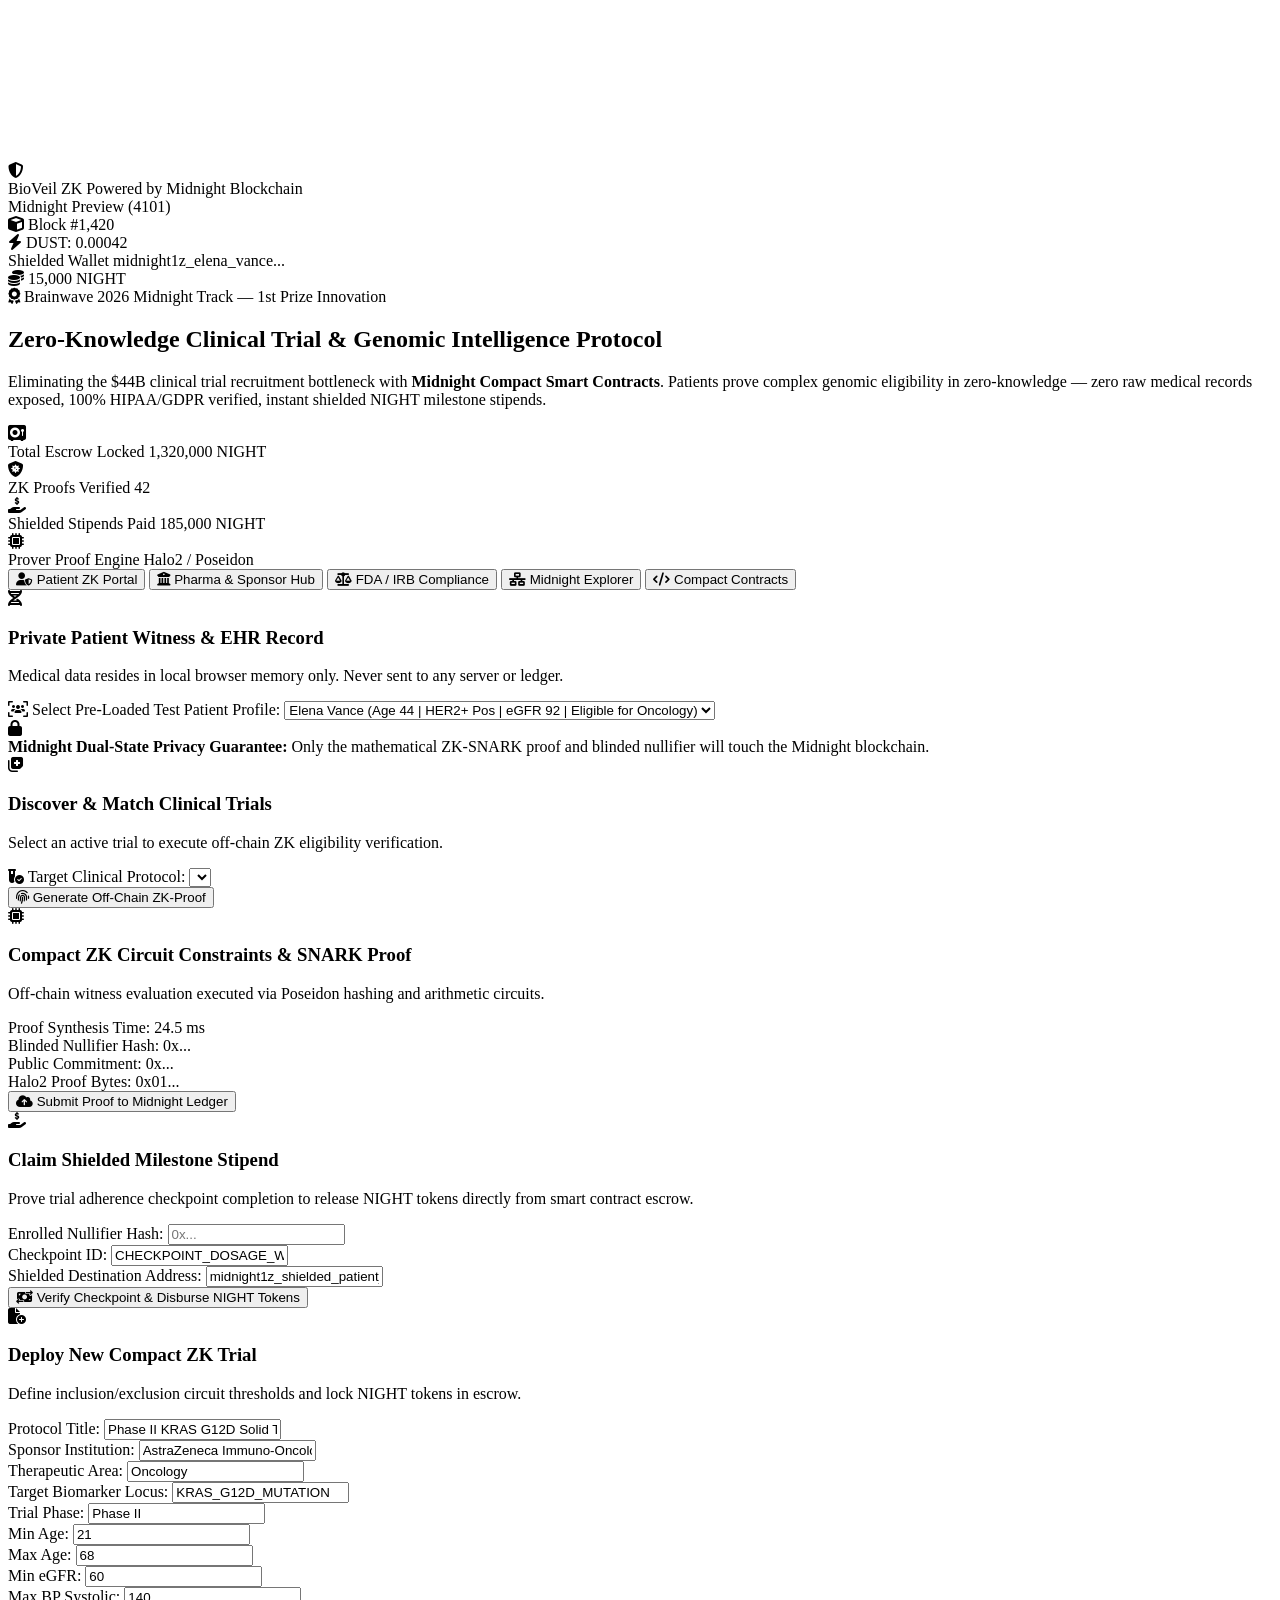
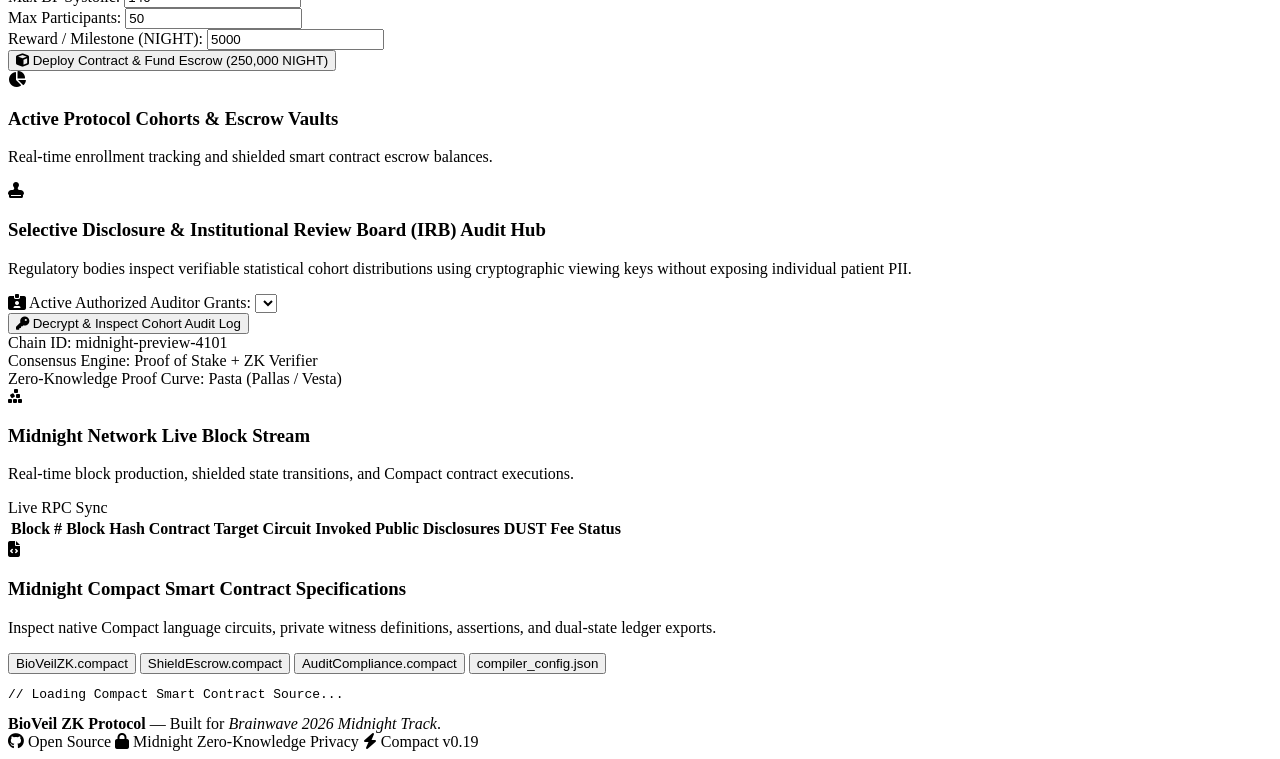
==== 12_midnight_bioveil_zk/frontend/index.html @ 6d8dd058 "docs: Revert repository links to proof_of_possible" ====
<!DOCTYPE html>
<html lang="en">
<head>
  <meta charset="UTF-8">
  <meta name="viewport" content="width=device-width, initial-scale=1.0">
  <title>BioVeil ZK — Midnight Network Zero-Knowledge Clinical Trial Protocol</title>
  
  <!-- Google Fonts & Font Awesome Icons -->
  <link rel="preconnect" href="https://fonts.googleapis.com">
  <link rel="preconnect" href="https://fonts.gstatic.com" crossorigin>
  <link href="https://fonts.googleapis.com/css2?family=Inter:wght@300;400;500;600;700;800&family=JetBrains+Mono:wght@400;500;600;700&display=swap" rel="stylesheet">
  <link rel="stylesheet" href="https://cdnjs.cloudflare.com/ajax/libs/font-awesome/6.5.1/css/all.min.css">
  
  <!-- Stylesheets -->
  <link rel="stylesheet" href="/static/css/style.css">
</head>
<body class="dark-theme">

  <!-- Background Particle Grid Canvas -->
  <canvas id="bg-canvas"></canvas>

  <!-- Top Global Header -->
  <header class="top-nav">
    <div class="nav-container">
      <div class="brand-logo">
        <div class="logo-orb">
          <i class="fa-solid fa-shield-halved"></i>
        </div>
        <div class="brand-text">
          <span class="brand-title">BioVeil <span class="zk-badge">ZK</span></span>
          <span class="brand-sub">Powered by Midnight Blockchain</span>
        </div>
      </div>

      <div class="nav-metrics">
        <div class="metric-pill network-pill">
          <span class="status-dot pulsing"></span>
          <span id="nav-network-name">Midnight Preview (4101)</span>
        </div>
        <div class="metric-pill block-pill">
          <i class="fa-solid fa-cube"></i>
          <span id="nav-block-height">Block #1,420</span>
        </div>
        <div class="metric-pill dust-pill">
          <i class="fa-solid fa-bolt"></i>
          <span id="nav-dust-rate">DUST: 0.00042</span>
        </div>
      </div>

      <div class="nav-wallet">
        <div class="wallet-info">
          <span class="wallet-tag">Shielded Wallet</span>
          <span class="wallet-addr" id="active-wallet-address">midnight1z_elena_vance...</span>
        </div>
        <div class="wallet-balance-box">
          <i class="fa-solid fa-coins"></i>
          <span id="active-wallet-balance">15,000 NIGHT</span>
        </div>
      </div>
    </div>
  </header>

  <!-- Main Hero Section -->
  <section class="hero-banner">
    <div class="hero-content">
      <div class="hero-badge">
        <i class="fa-solid fa-award"></i> Brainwave 2026 Midnight Track — 1st Prize Innovation
      </div>
      <h1 class="hero-headline">
        Zero-Knowledge Clinical Trial & Genomic Intelligence Protocol
      </h1>
      <p class="hero-subtext">
        Eliminating the $44B clinical trial recruitment bottleneck with 
        <strong>Midnight Compact Smart Contracts</strong>. Patients prove complex genomic eligibility in zero-knowledge — zero raw medical records exposed, 100% HIPAA/GDPR verified, instant shielded NIGHT milestone stipends.
      </p>

      <!-- Protocol Key Stats Counter -->
      <div class="stats-grid">
        <div class="stat-card">
          <div class="stat-icon purple"><i class="fa-solid fa-vault"></i></div>
          <div class="stat-info">
            <span class="stat-label">Total Escrow Locked</span>
            <span class="stat-val" id="stat-total-escrow">1,320,000 NIGHT</span>
          </div>
        </div>
        <div class="stat-card">
          <div class="stat-icon emerald"><i class="fa-solid fa-shield-virus"></i></div>
          <div class="stat-info">
            <span class="stat-label">ZK Proofs Verified</span>
            <span class="stat-val" id="stat-total-proofs">42</span>
          </div>
        </div>
        <div class="stat-card">
          <div class="stat-icon cyan"><i class="fa-solid fa-hand-holding-dollar"></i></div>
          <div class="stat-info">
            <span class="stat-label">Shielded Stipends Paid</span>
            <span class="stat-val" id="stat-total-disbursed">185,000 NIGHT</span>
          </div>
        </div>
        <div class="stat-card">
          <div class="stat-icon amber"><i class="fa-solid fa-microchip"></i></div>
          <div class="stat-info">
            <span class="stat-label">Prover Proof Engine</span>
            <span class="stat-val">Halo2 / Poseidon</span>
          </div>
        </div>
      </div>
    </div>
  </section>

  <!-- Interactive Navigation Tabs -->
  <nav class="tab-navigation">
    <div class="tabs-wrapper">
      <button class="nav-tab active" data-tab="patient-tab">
        <i class="fa-solid fa-user-shield"></i>
        <span>Patient ZK Portal</span>
      </button>
      <button class="nav-tab" data-tab="sponsor-tab">
        <i class="fa-solid fa-building-columns"></i>
        <span>Pharma & Sponsor Hub</span>
      </button>
      <button class="nav-tab" data-tab="auditor-tab">
        <i class="fa-solid fa-scale-balanced"></i>
        <span>FDA / IRB Compliance</span>
      </button>
      <button class="nav-tab" data-tab="explorer-tab">
        <i class="fa-solid fa-network-wired"></i>
        <span>Midnight Explorer</span>
      </button>
      <button class="nav-tab" data-tab="compact-tab">
        <i class="fa-solid fa-code"></i>
        <span>Compact Contracts</span>
      </button>
    </div>
  </nav>

  <!-- Main Application Container -->
  <main class="app-container">

    <!-- ==================================================================== -->
    <!-- TAB 1: PATIENT ZERO-KNOWLEDGE PORTAL -->
    <!-- ==================================================================== -->
    <section id="patient-tab" class="tab-pane active">
      <div class="grid-2-col">
        
        <!-- Left: Patient EHR & Genomic Witness Loader -->
        <div class="card glass-card">
          <div class="card-header">
            <div class="header-icon"><i class="fa-solid fa-dna"></i></div>
            <div>
              <h3>Private Patient Witness & EHR Record</h3>
              <p>Medical data resides in local browser memory only. Never sent to any server or ledger.</p>
            </div>
          </div>

          <div class="patient-preset-selector">
            <label><i class="fa-solid fa-users-viewfinder"></i> Select Pre-Loaded Test Patient Profile:</label>
            <select id="patient-profile-select" class="form-control">
              <option value="elena_vance_eligible_oncology">Elena Vance (Age 44 | HER2+ Pos | eGFR 92 | Eligible for Oncology)</option>
              <option value="marcus_chen_ineligible_age">Marcus Chen (Age 74 | HER2+ Pos | Ineligible: Age > 65)</option>
              <option value="sarah_jenkins_ineligible_renal">Sarah Jenkins (Age 39 | HER2+ Pos | Ineligible: eGFR 42 &lt; 60)</option>
              <option value="david_rossi_eligible_lung">David Rossi (Age 52 | EGFR T790M | Eligible for Lung Cancer Trial)</option>
              <option value="clara_oswald_eligible_alzheimers">Dr. Clara Oswald (Age 58 | APOE-ε4 | Eligible for Alzheimer's)</option>
            </select>
          </div>

          <div class="ehr-details-panel" id="ehr-preview-box">
            <!-- Populated via JavaScript -->
          </div>

          <div class="privacy-guarantee-box">
            <i class="fa-solid fa-lock"></i>
            <div>
              <strong>Midnight Dual-State Privacy Guarantee:</strong>
              <span>Only the mathematical ZK-SNARK proof and blinded nullifier will touch the Midnight blockchain.</span>
            </div>
          </div>
        </div>

        <!-- Right: Active Clinical Trials & ZK Enrollment -->
        <div class="card glass-card">
          <div class="card-header">
            <div class="header-icon purple"><i class="fa-solid fa-notes-medical"></i></div>
            <div>
              <h3>Discover & Match Clinical Trials</h3>
              <p>Select an active trial to execute off-chain ZK eligibility verification.</p>
            </div>
          </div>

          <div class="trial-selection-box">
            <label><i class="fa-solid fa-vial-circle-check"></i> Target Clinical Protocol:</label>
            <select id="target-trial-select" class="form-control">
              <!-- Populated via JavaScript -->
            </select>
          </div>

          <div id="trial-criteria-summary" class="criteria-summary-box">
            <!-- Populated via JavaScript -->
          </div>

          <div class="action-btn-group">
            <button id="btn-generate-zk-proof" class="btn btn-primary btn-lg pulse-glow">
              <i class="fa-solid fa-fingerprint"></i> Generate Off-Chain ZK-Proof
            </button>
          </div>
        </div>
      </div>

      <!-- ZK Proof Execution & Circuit Constraint Visualizer -->
      <div id="zk-proof-results-panel" class="card glass-card mt-4 hidden">
        <div class="card-header">
          <div class="header-icon emerald"><i class="fa-solid fa-microchip"></i></div>
          <div class="header-title-flex">
            <div>
              <h3>Compact ZK Circuit Constraints & SNARK Proof</h3>
              <p>Off-chain witness evaluation executed via Poseidon hashing and arithmetic circuits.</p>
            </div>
            <div id="proof-status-badge" class="badge-status-pill"></div>
          </div>
        </div>

        <div class="constraints-grid" id="circuit-constraints-list">
          <!-- Dynamically populated circuit asserts -->
        </div>

        <div class="proof-meta-box">
          <div class="meta-row">
            <span class="meta-label">Proof Synthesis Time:</span>
            <span class="meta-val highlight" id="proof-synthesis-time">24.5 ms</span>
          </div>
          <div class="meta-row">
            <span class="meta-label">Blinded Nullifier Hash:</span>
            <span class="meta-val code-font" id="proof-nullifier-val">0x...</span>
          </div>
          <div class="meta-row">
            <span class="meta-label">Public Commitment:</span>
            <span class="meta-val code-font" id="proof-commitment-val">0x...</span>
          </div>
          <div class="meta-row">
            <span class="meta-label">Halo2 Proof Bytes:</span>
            <span class="meta-val code-font truncated" id="proof-bytes-val">0x01...</span>
          </div>
        </div>

        <div class="card-footer-actions">
          <button id="btn-submit-to-midnight" class="btn btn-success btn-lg">
            <i class="fa-solid fa-cloud-arrow-up"></i> Submit Proof to Midnight Ledger
          </button>
          <div id="submission-status-feedback" class="submission-feedback"></div>
        </div>
      </div>

      <!-- Shielded Milestone Stipend Claim Box -->
      <div class="card glass-card mt-4">
        <div class="card-header">
          <div class="header-icon cyan"><i class="fa-solid fa-hand-holding-dollar"></i></div>
          <div>
            <h3>Claim Shielded Milestone Stipend</h3>
            <p>Prove trial adherence checkpoint completion to release NIGHT tokens directly from smart contract escrow.</p>
          </div>
        </div>
        <div class="claim-milestone-form">
          <div class="form-row-3">
            <div>
              <label>Enrolled Nullifier Hash:</label>
              <input type="text" id="claim-nullifier-input" class="form-control code-font" placeholder="0x..." />
            </div>
            <div>
              <label>Checkpoint ID:</label>
              <input type="text" id="claim-checkpoint-input" class="form-control" value="CHECKPOINT_DOSAGE_WEEK_4" />
            </div>
            <div>
              <label>Shielded Destination Address:</label>
              <input type="text" id="claim-address-input" class="form-control code-font" value="midnight1z_shielded_patient_elena_vance_88019a" />
            </div>
          </div>
          <div class="mt-3">
            <button id="btn-claim-stipend" class="btn btn-cyan">
              <i class="fa-solid fa-money-bill-transfer"></i> Verify Checkpoint & Disburse NIGHT Tokens
            </button>
            <span id="claim-result-msg" class="claim-result-msg"></span>
          </div>
        </div>
      </div>
    </section>

    <!-- ==================================================================== -->
    <!-- TAB 2: PHARMA & TRIAL SPONSOR HUB -->
    <!-- ==================================================================== -->
    <section id="sponsor-tab" class="tab-pane">
      <div class="grid-2-col">
        
        <!-- Left: Create New Compact ZK Trial -->
        <div class="card glass-card">
          <div class="card-header">
            <div class="header-icon purple"><i class="fa-solid fa-file-circle-plus"></i></div>
            <div>
              <h3>Deploy New Compact ZK Trial</h3>
              <p>Define inclusion/exclusion circuit thresholds and lock NIGHT tokens in escrow.</p>
            </div>
          </div>

          <form id="create-trial-form">
            <div class="form-group">
              <label>Protocol Title:</label>
              <input type="text" id="form-trial-title" class="form-control" required value="Phase II KRAS G12D Solid Tumor Neoantigen Trial" />
            </div>
            
            <div class="form-row-2">
              <div class="form-group">
                <label>Sponsor Institution:</label>
                <input type="text" id="form-sponsor-name" class="form-control" value="AstraZeneca Immuno-Oncology" />
              </div>
              <div class="form-group">
                <label>Therapeutic Area:</label>
                <input type="text" id="form-therapeutic-area" class="form-control" value="Oncology" />
              </div>
            </div>

            <div class="form-row-2">
              <div class="form-group">
                <label>Target Biomarker Locus:</label>
                <input type="text" id="form-biomarker" class="form-control" value="KRAS_G12D_MUTATION" />
              </div>
              <div class="form-group">
                <label>Trial Phase:</label>
                <input type="text" id="form-phase" class="form-control" value="Phase II" />
              </div>
            </div>

            <div class="form-row-4">
              <div class="form-group">
                <label>Min Age:</label>
                <input type="number" id="form-min-age" class="form-control" value="21" />
              </div>
              <div class="form-group">
                <label>Max Age:</label>
                <input type="number" id="form-max-age" class="form-control" value="68" />
              </div>
              <div class="form-group">
                <label>Min eGFR:</label>
                <input type="number" id="form-min-egfr" class="form-control" value="60" />
              </div>
              <div class="form-group">
                <label>Max BP Systolic:</label>
                <input type="number" id="form-max-bp" class="form-control" value="140" />
              </div>
            </div>

            <div class="form-row-2">
              <div class="form-group">
                <label>Max Participants:</label>
                <input type="number" id="form-max-participants" class="form-control" value="50" />
              </div>
              <div class="form-group">
                <label>Reward / Milestone (NIGHT):</label>
                <input type="number" id="form-milestone-reward" class="form-control" value="5000" />
              </div>
            </div>

            <button type="submit" class="btn btn-primary btn-lg mt-2">
              <i class="fa-solid fa-cube"></i> Deploy Contract & Fund Escrow (250,000 NIGHT)
            </button>
            <div id="create-trial-status" class="status-msg"></div>
          </form>
        </div>

        <!-- Right: Active Protocol Cohorts & Escrow Monitor -->
        <div class="card glass-card">
          <div class="card-header">
            <div class="header-icon emerald"><i class="fa-solid fa-chart-pie"></i></div>
            <div>
              <h3>Active Protocol Cohorts & Escrow Vaults</h3>
              <p>Real-time enrollment tracking and shielded smart contract escrow balances.</p>
            </div>
          </div>

          <div id="sponsor-trials-list" class="sponsor-trials-container">
            <!-- Populated via JavaScript -->
          </div>
        </div>
      </div>
    </section>

    <!-- ==================================================================== -->
    <!-- TAB 3: FDA / IRB REGULATORY COMPLIANCE -->
    <!-- ==================================================================== -->
    <section id="auditor-tab" class="tab-pane">
      <div class="card glass-card">
        <div class="card-header">
          <div class="header-icon cyan"><i class="fa-solid fa-stamp"></i></div>
          <div>
            <h3>Selective Disclosure & Institutional Review Board (IRB) Audit Hub</h3>
            <p>Regulatory bodies inspect verifiable statistical cohort distributions using cryptographic viewing keys without exposing individual patient PII.</p>
          </div>
        </div>

        <div class="auditor-controls">
          <div class="form-row-2">
            <div>
              <label><i class="fa-solid fa-id-card-clip"></i> Active Authorized Auditor Grants:</label>
              <select id="auditor-grant-select" class="form-control">
                <!-- Populated via JavaScript -->
              </select>
            </div>
            <div class="align-self-end">
              <button id="btn-inspect-audit" class="btn btn-cyan btn-lg">
                <i class="fa-solid fa-key"></i> Decrypt & Inspect Cohort Audit Log
              </button>
            </div>
          </div>
        </div>

        <div id="audit-inspection-results" class="audit-results-panel hidden mt-4">
          <!-- Audit Metrics Report -->
        </div>
      </div>
    </section>

    <!-- ==================================================================== -->
    <!-- TAB 4: MIDNIGHT LIVE BLOCKCHAIN EXPLORER -->
    <!-- ==================================================================== -->
    <section id="explorer-tab" class="tab-pane">
      <div class="grid-3-col mb-4">
        <div class="stat-mini-card">
          <span class="label">Chain ID:</span>
          <span class="val">midnight-preview-4101</span>
        </div>
        <div class="stat-mini-card">
          <span class="label">Consensus Engine:</span>
          <span class="val">Proof of Stake + ZK Verifier</span>
        </div>
        <div class="stat-mini-card">
          <span class="label">Zero-Knowledge Proof Curve:</span>
          <span class="val">Pasta (Pallas / Vesta)</span>
        </div>
      </div>

      <div class="card glass-card">
        <div class="card-header">
          <div class="header-icon purple"><i class="fa-solid fa-cubes-stacked"></i></div>
          <div class="header-title-flex">
            <div>
              <h3>Midnight Network Live Block Stream</h3>
              <p>Real-time block production, shielded state transitions, and Compact contract executions.</p>
            </div>
            <span class="live-pulse-badge"><span class="dot"></span> Live RPC Sync</span>
          </div>
        </div>

        <div class="table-responsive">
          <table class="midnight-table">
            <thead>
              <tr>
                <th>Block #</th>
                <th>Block Hash</th>
                <th>Contract Target</th>
                <th>Circuit Invoked</th>
                <th>Public Disclosures</th>
                <th>DUST Fee</th>
                <th>Status</th>
              </tr>
            </thead>
            <tbody id="explorer-blocks-tbody">
              <!-- Populated via JavaScript & WebSocket -->
            </tbody>
          </table>
        </div>
      </div>
    </section>

    <!-- ==================================================================== -->
    <!-- TAB 5: COMPACT SMART CONTRACTS PLAYGROUND -->
    <!-- ==================================================================== -->
    <section id="compact-tab" class="tab-pane">
      <div class="card glass-card">
        <div class="card-header">
          <div class="header-icon emerald"><i class="fa-solid fa-file-code"></i></div>
          <div>
            <h3>Midnight Compact Smart Contract Specifications</h3>
            <p>Inspect native Compact language circuits, private witness definitions, assertions, and dual-state ledger exports.</p>
          </div>
        </div>

        <div class="contract-file-selector">
          <button class="contract-file-btn active" data-file="BioVeilZK.compact">BioVeilZK.compact</button>
          <button class="contract-file-btn" data-file="ShieldEscrow.compact">ShieldEscrow.compact</button>
          <button class="contract-file-btn" data-file="AuditCompliance.compact">AuditCompliance.compact</button>
          <button class="contract-file-btn" data-file="compiler_config.json">compiler_config.json</button>
        </div>

        <div class="code-editor-container">
          <pre><code id="compact-code-display" class="language-javascript">// Loading Compact Smart Contract Source...</code></pre>
        </div>
      </div>
    </section>

  </main>

  <!-- Global Footer -->
  <footer class="app-footer">
    <div class="footer-container">
      <div>
        <strong>BioVeil ZK Protocol</strong> — Built for <em>Brainwave 2026 Midnight Track</em>.
      </div>
      <div class="footer-links">
        <span><i class="fa-brands fa-github"></i> Open Source</span>
        <span><i class="fa-solid fa-lock"></i> Midnight Zero-Knowledge Privacy</span>
        <span><i class="fa-solid fa-bolt"></i> Compact v0.19</span>
      </div>
    </div>
  </footer>

  <!-- Scripts -->
  <script src="/static/js/zk_prover_ui.js"></script>
  <script src="/static/js/patient_portal.js"></script>
  <script src="/static/js/sponsor_portal.js"></script>
  <script src="/static/js/auditor_portal.js"></script>
  <script src="/static/js/explorer.js"></script>
  <script src="/static/js/app.js"></script>
</body>
</html>
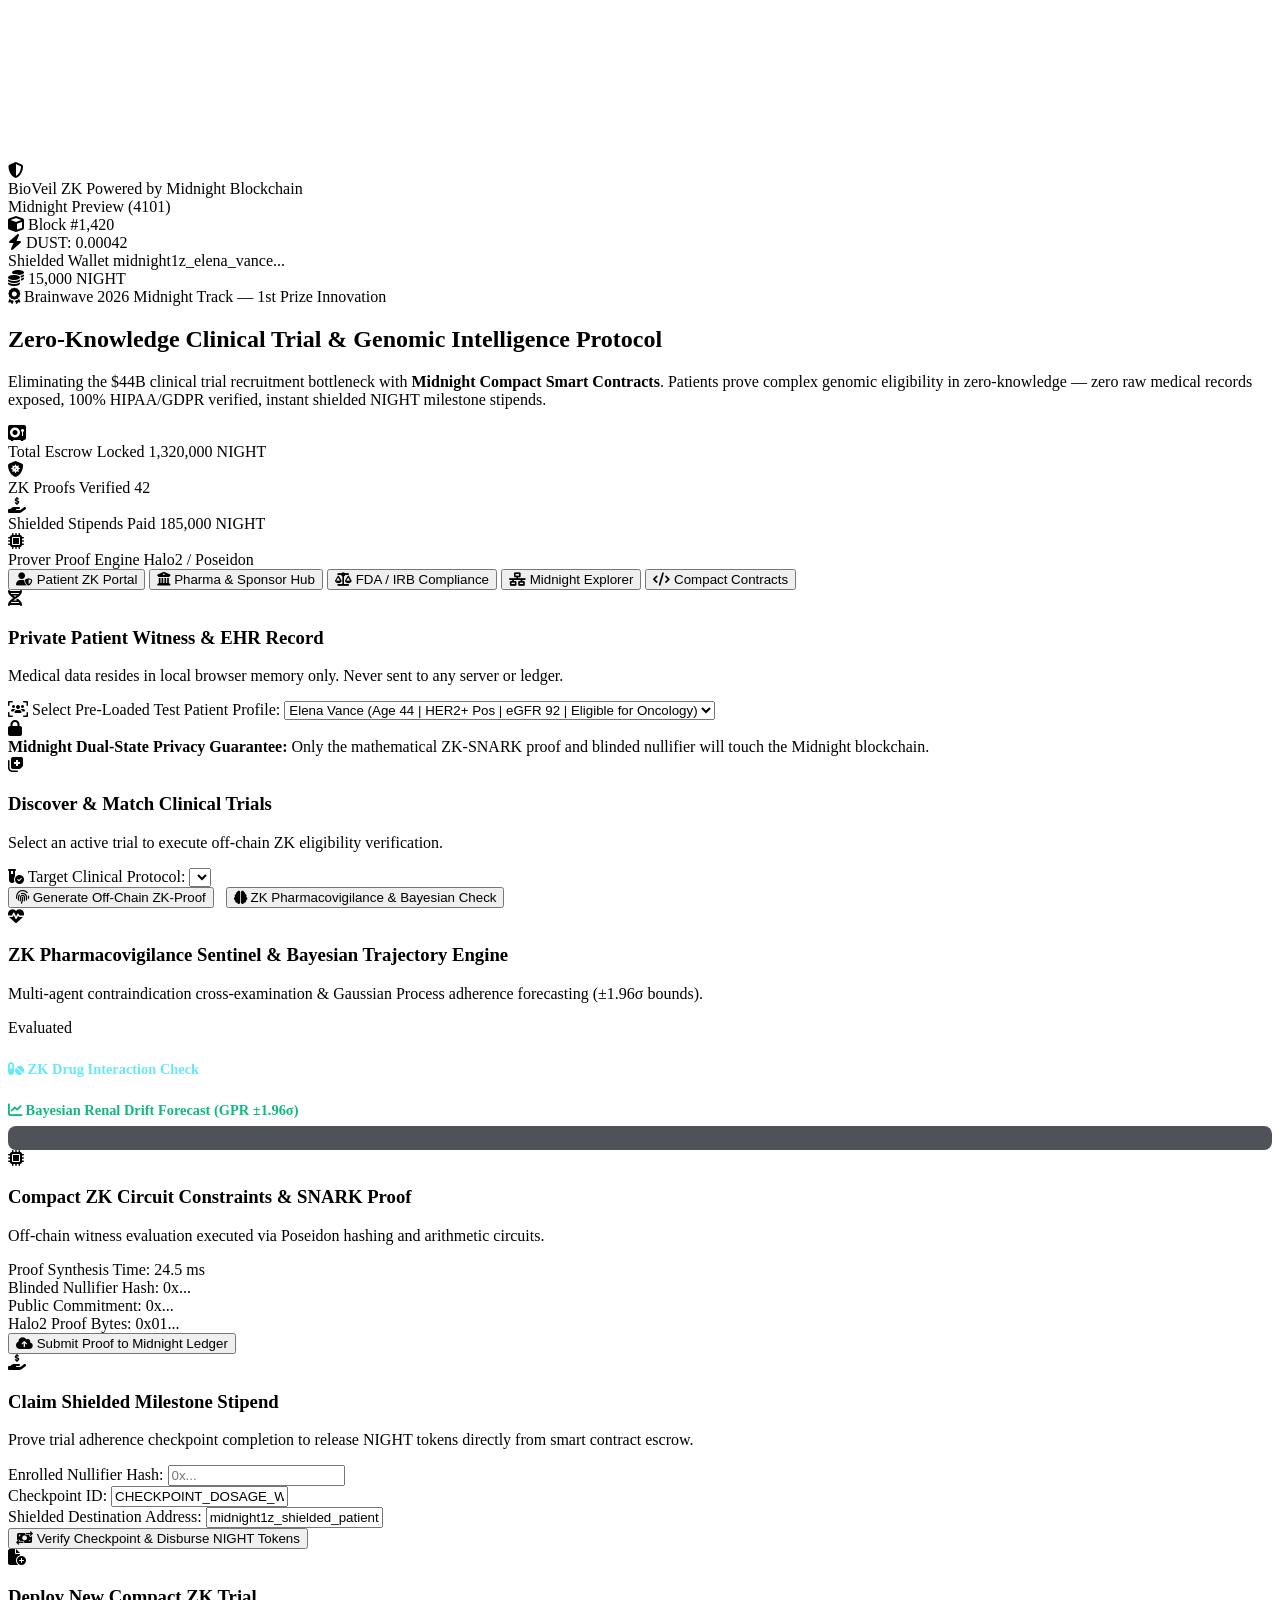
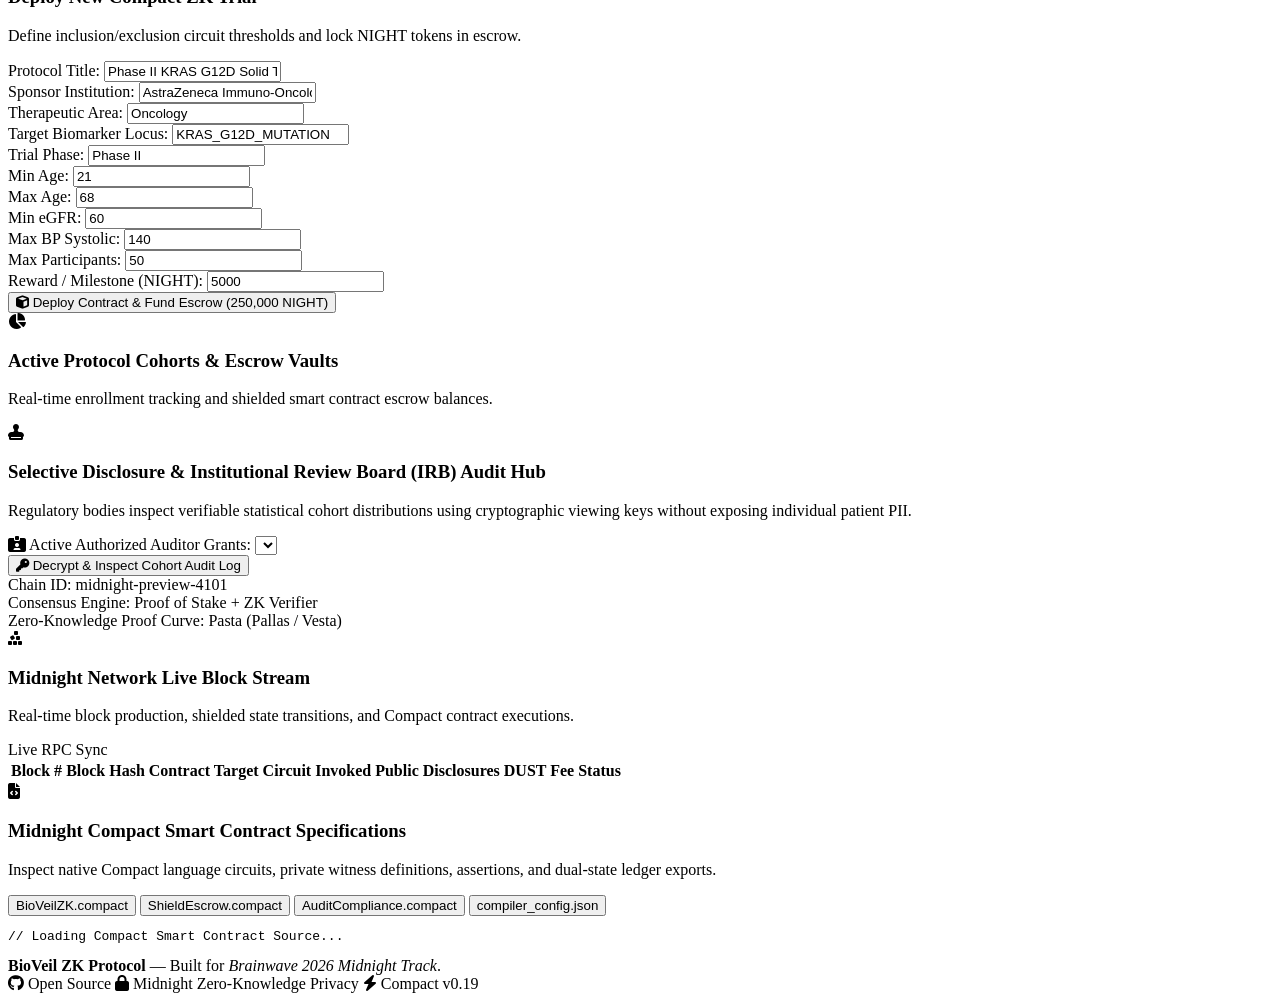
==== commit 8e5e625e: "feat: Add 12_midnight_bioveil_zk for Brainwave 2026 Midnight Track" ====
--- a/12_midnight_bioveil_zk/frontend/index.html
+++ b/12_midnight_bioveil_zk/frontend/index.html
@@ -202,7 +202,44 @@
             <button id="btn-generate-zk-proof" class="btn btn-primary btn-lg pulse-glow">
               <i class="fa-solid fa-fingerprint"></i> Generate Off-Chain ZK-Proof
             </button>
-          </div>
+            <button id="btn-run-clinical-agent" class="btn btn-cyan btn-lg" style="margin-left:0.5rem;">
+              <i class="fa-solid fa-brain"></i> ZK Pharmacovigilance & Bayesian Check
+            </button>
+          </div>
+        </div>
+      </div>
+
+      <!-- Clinical Intelligence & Pharmacovigilance Safety Sentinel -->
+      <div id="clinical-agent-panel" class="card glass-card mt-4 hidden">
+        <div class="card-header">
+          <div class="header-icon cyan"><i class="fa-solid fa-heart-pulse"></i></div>
+          <div class="header-title-flex">
+            <div>
+              <h3>ZK Pharmacovigilance Sentinel & Bayesian Trajectory Engine</h3>
+              <p>Multi-agent contraindication cross-examination & Gaussian Process adherence forecasting (±1.96σ bounds).</p>
+            </div>
+            <span class="live-pulse-badge" id="pharmacovigilance-status-badge"><span class="dot"></span> Evaluated</span>
+          </div>
+        </div>
+
+        <div class="grid-2-col">
+          <div class="ehr-details-panel">
+            <h5 style="color:#67e8f9; margin-bottom:0.4rem; font-size:0.9rem;"><i class="fa-solid fa-pills"></i> ZK Drug Interaction Check</h5>
+            <div id="pharmacovigilance-result-box" style="font-size:0.82rem; color:#cbd5e1;">
+              <!-- Populated via JavaScript -->
+            </div>
+          </div>
+
+          <div class="ehr-details-panel">
+            <h5 style="color:#10b981; margin-bottom:0.4rem; font-size:0.9rem;"><i class="fa-solid fa-chart-line"></i> Bayesian Renal Drift Forecast (GPR ±1.96σ)</h5>
+            <div id="bayesian-trajectory-result-box" style="font-size:0.82rem; color:#cbd5e1;">
+              <!-- Populated via JavaScript -->
+            </div>
+          </div>
+        </div>
+
+        <div id="mcda-ranking-result-box" class="mt-3" style="background:rgba(7,9,19,0.7); border:1px solid var(--border-subtle); border-radius:8px; padding:0.75rem; font-size:0.8rem;">
+          <!-- Populated via JavaScript -->
         </div>
       </div>
 
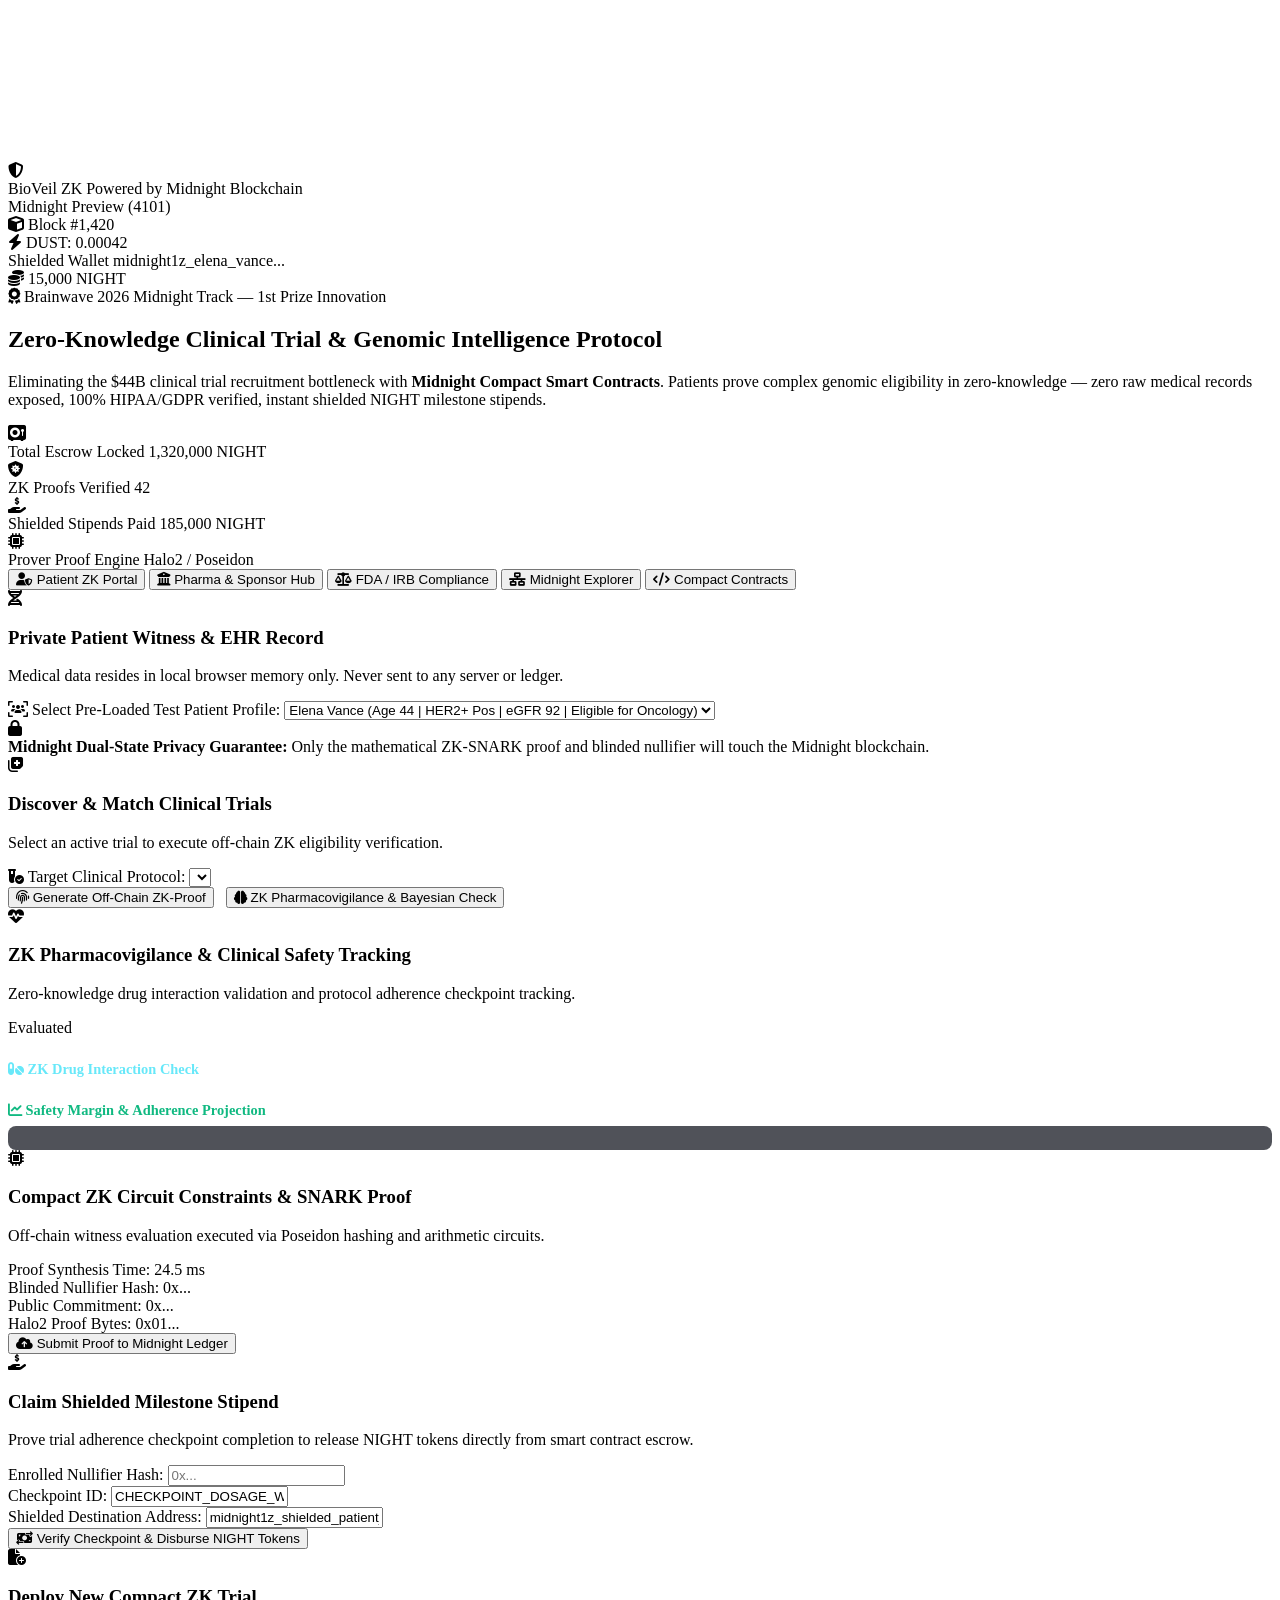
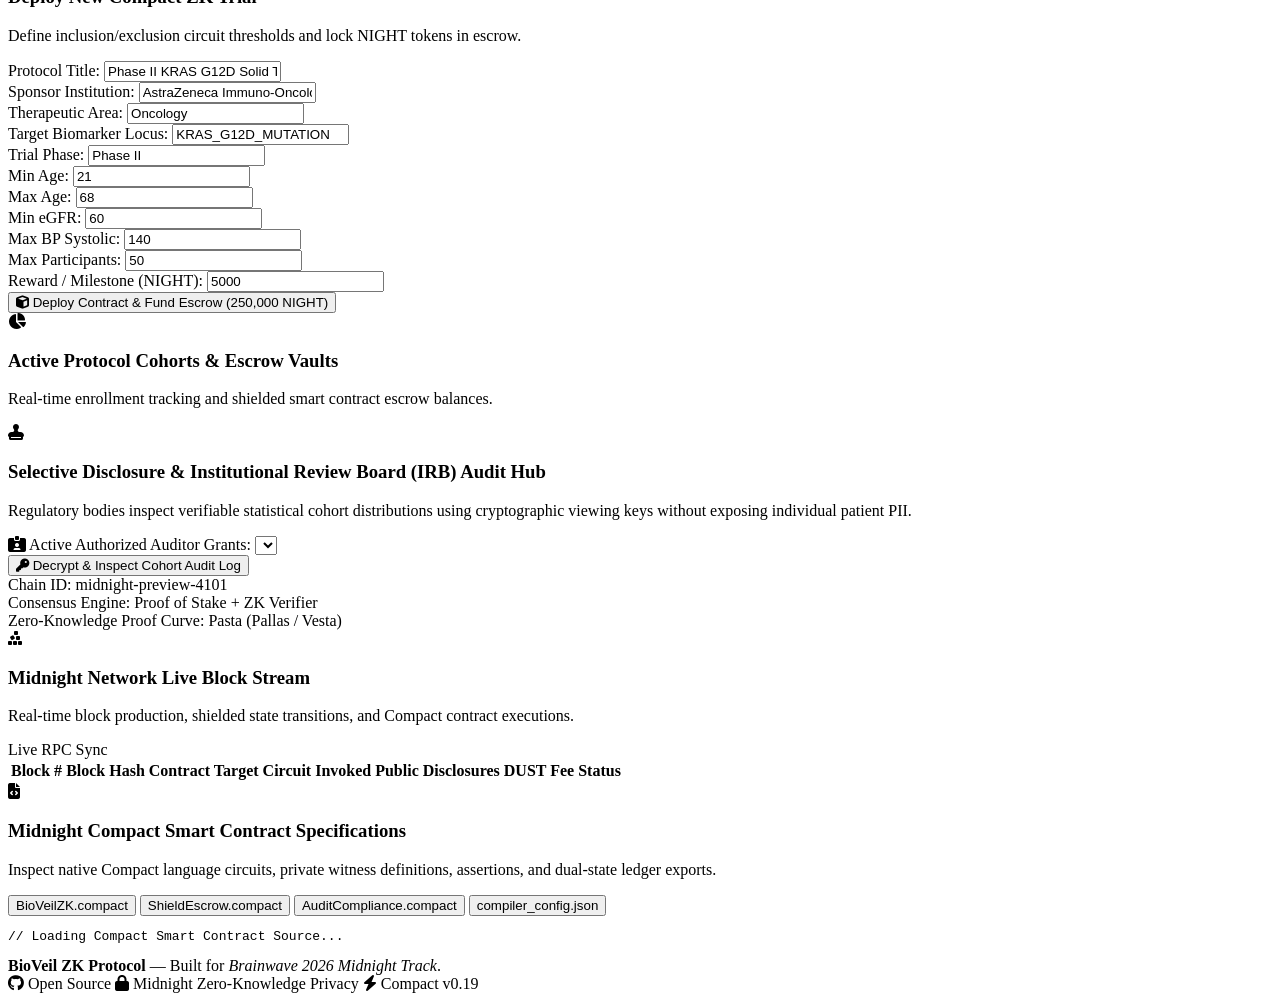
==== commit 01a7a150: "chore: Sanitize 12_midnight_bioveil_zk protocol terminology" ====
--- a/12_midnight_bioveil_zk/frontend/index.html
+++ b/12_midnight_bioveil_zk/frontend/index.html
@@ -215,8 +215,8 @@
           <div class="header-icon cyan"><i class="fa-solid fa-heart-pulse"></i></div>
           <div class="header-title-flex">
             <div>
-              <h3>ZK Pharmacovigilance Sentinel & Bayesian Trajectory Engine</h3>
-              <p>Multi-agent contraindication cross-examination & Gaussian Process adherence forecasting (±1.96σ bounds).</p>
+              <h3>ZK Pharmacovigilance & Clinical Safety Tracking</h3>
+              <p>Zero-knowledge drug interaction validation and protocol adherence checkpoint tracking.</p>
             </div>
             <span class="live-pulse-badge" id="pharmacovigilance-status-badge"><span class="dot"></span> Evaluated</span>
           </div>
@@ -231,7 +231,7 @@
           </div>
 
           <div class="ehr-details-panel">
-            <h5 style="color:#10b981; margin-bottom:0.4rem; font-size:0.9rem;"><i class="fa-solid fa-chart-line"></i> Bayesian Renal Drift Forecast (GPR ±1.96σ)</h5>
+            <h5 style="color:#10b981; margin-bottom:0.4rem; font-size:0.9rem;"><i class="fa-solid fa-chart-line"></i> Safety Margin & Adherence Projection</h5>
             <div id="bayesian-trajectory-result-box" style="font-size:0.82rem; color:#cbd5e1;">
               <!-- Populated via JavaScript -->
             </div>
